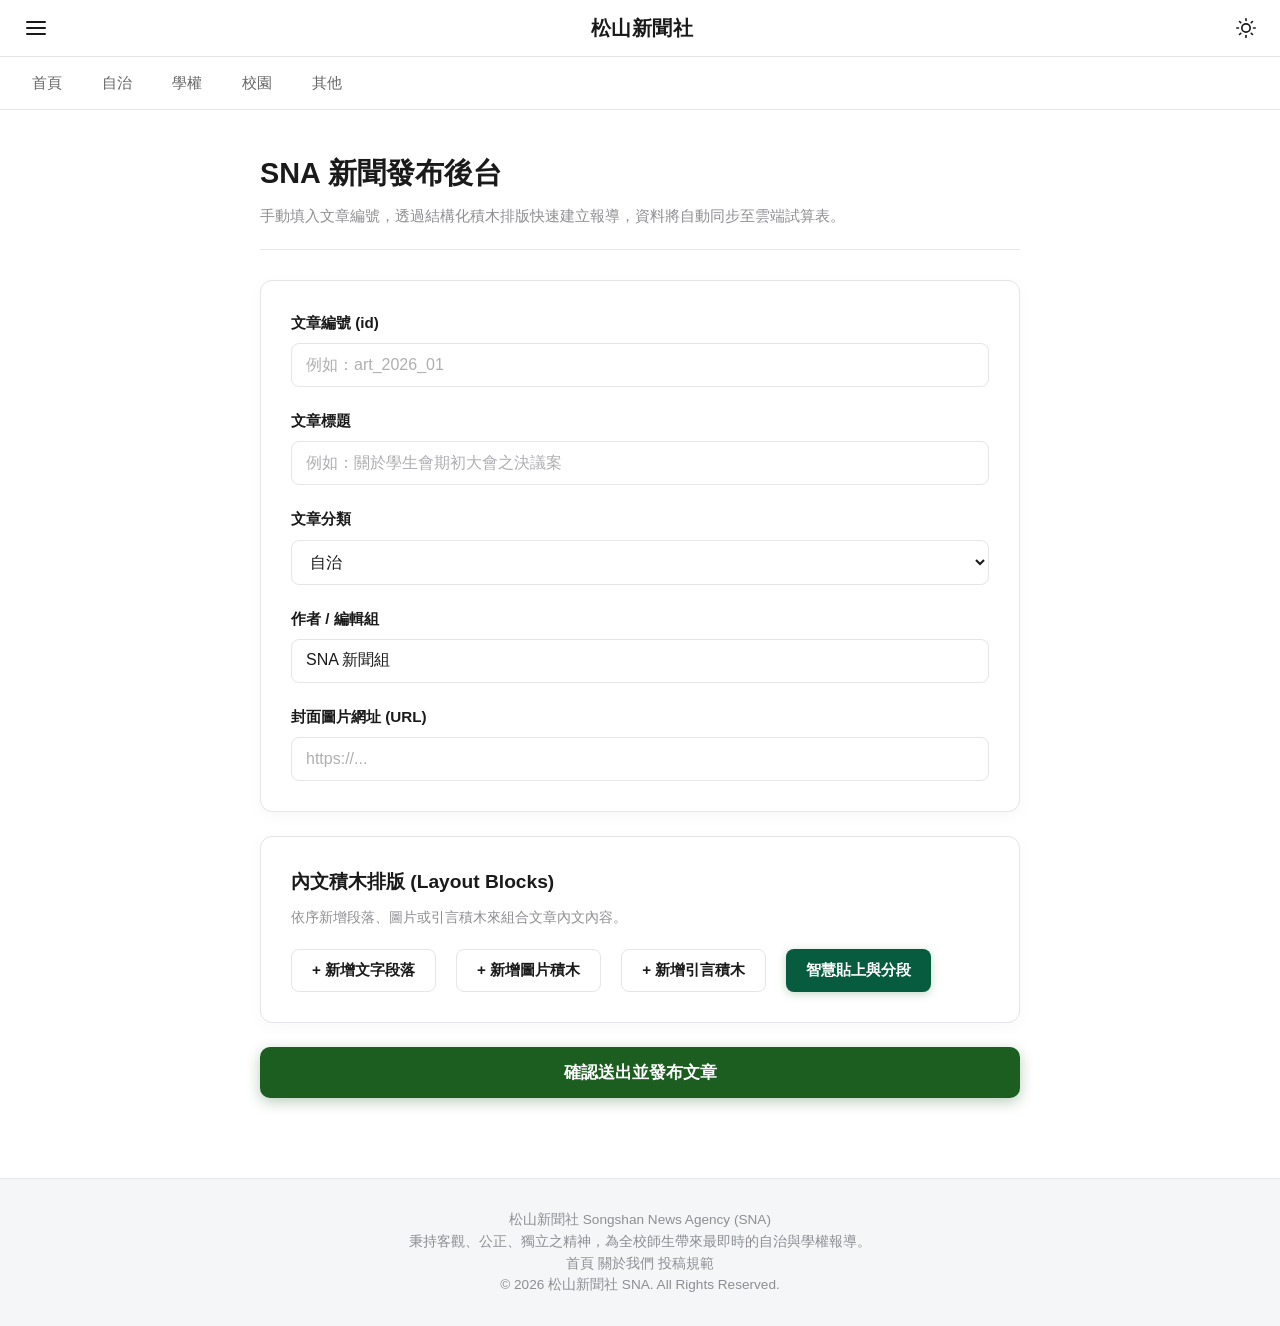
==== admin/index.html @ ec4c2e47 "Add files via upload" ====
<!DOCTYPE html>
<html lang="zh-TW" data-theme="light">

<head>
  <meta charset="UTF-8">

  <!-- 搶先在畫面渲染前讀取 localStorage 並套用主題，徹底消除白光閃爍 -->
  <script>
    (function () {
      const savedTheme = localStorage.getItem("theme");
      const systemDark = window.matchMedia("(prefers-color-scheme: dark)").matches;
      const theme = savedTheme || (systemDark ? "dark" : "light");
      document.documentElement.setAttribute("data-theme", theme);
    })();
  </script>

  <meta name="viewport" content="width=device-width, initial-scale=1.0">
  <title>新聞發布後台 - 松山新聞社 SNA</title>
  <link rel="stylesheet" href="../css/style.css">
  <link rel="stylesheet" href="../css/article.css">
  <link rel="stylesheet" href="../css/admin.css">
</head>

<body>

  <!-- 頁首容器 -->
  <!-- 頁首容器：由 ../js/header.js 動態渲染 -->
  <header id="site-header-container" class="site-header"></header>

  <main class="container admin-container">
    <div class="admin-header-box">
      <h1 class="admin-title">SNA 新聞發布後台</h1>
      <p class="admin-desc">手動填入文章編號，透過結構化積木排版快速建立報導，資料將自動同步至雲端試算表。</p>
    </div>

    <form id="article-form">
      <div class="admin-card">
        <div class="form-group">
          <label for="article_id">文章編號 (id)</label>
          <input type="text" id="article_id" class="form-control" required placeholder="例如：art_2026_01">
        </div>

        <div class="form-group">
          <label for="title">文章標題</label>
          <input type="text" id="title" class="form-control" required placeholder="例如：關於學生會期初大會之決議案">
        </div>

        <!-- 隱藏的 short_id 欄位 -->
        <input type="hidden" id="short_id_hidden" value="">

        <div class="form-group">
          <label for="category">文章分類</label>
          <select id="category" class="form-control">
            <option value="自治">自治</option>
            <option value="學權">學權</option>
            <option value="校園">校園</option>
            <option value="其他">其他</option>
          </select>
        </div>

        <div class="form-group">
          <label for="author">作者 / 編輯組</label>
          <input type="text" id="author" class="form-control" value="SNA 新聞組">
        </div>

        <div class="form-group" style="margin-bottom: 0;">
          <label for="cover_image">封面圖片網址 (URL)</label>
          <input type="url" id="cover_image" class="form-control" placeholder="https://...">
        </div>
      </div>

      <div class="admin-card">
        <h3 style="margin-bottom: 8px; font-size: 1.2rem; color: var(--text-main);">內文積木排版 (Layout Blocks)</h3>
        <p style="color: var(--text-muted); font-size: 0.9rem; margin-bottom: 20px;">依序新增段落、圖片或引言積木來組合文章內文內容。</p>

        <div id="blocks-container"></div>

        <div style="margin-top: 20px; display: flex; flex-wrap: wrap; gap: 10px;">
          <button type="button" class="btn btn-secondary" onclick="addBlock('text')">+ 新增文字段落</button>
          <button type="button" class="btn btn-secondary" onclick="addBlock('image')">+ 新增圖片積木</button>
          <button type="button" class="btn btn-secondary" onclick="addBlock('quote')">+ 新增引言積木</button>
          <button type="button" class="btn btn-primary" style="background-color: #075c40 !important;"
            onclick="openSmartSplitModal()">智慧貼上與分段</button>
        </div>
      </div>

      <button type="submit" class="btn btn-primary submit-btn-override">確認送出並發布文章</button>
    </form>
  </main>

  <!-- 自訂置中彈窗容器 -->
  <div class="modal-overlay" id="custom-modal">
    <div class="modal-box">
      <div class="modal-title" id="modal-title">提示訊息</div>
      <div class="modal-desc" id="modal-desc">內容說明</div>
      <div class="modal-actions" id="modal-actions"></div>
    </div>
  </div>

  <!-- 載入共用導覽列模組 -->
  <script src="../components/header.js"></script>

  <!-- 頁尾容器 -->
  <footer id="site-footer-container" class="site-footer"></footer>

  <script src="../js/admin.js"></script>
</body>

</html>
---- css/style.css ----
/* ==========================================================================
   1. 深淺色模式變數 (Theme Variables)
   ========================================================================== */
:root {
  --bg-primary: #ffffff;
  --bg-secondary: #f4f6f8;
  --bg-card: #ffffff;
  --text-primary: #1a1a1a;
  --text-secondary: #666666;
  --text-muted: #8e8e93;
  --border-color: #e5e5ea;
  --accent-color: #075c40;
  --accent-hover: #054530;
  --shadow-sm: 0 2px 8px rgba(0, 0, 0, 0.05);
  --shadow-md: 0 4px 12px rgba(0, 0, 0, 0.08);
}

[data-theme="dark"] {
  --bg-primary: #121212;
  --bg-secondary: #1e1e1e;
  --bg-card: #252525;
  --text-primary: #f0f0f0;
  --text-secondary: #b0b0b0;
  --text-muted: #777777;
  --border-color: #333333;
  --accent-color: #128a62;
  --accent-hover: #1ab07d;
  --shadow-sm: 0 2px 8px rgba(0, 0, 0, 0.3);
  --shadow-md: 0 4px 12px rgba(0, 0, 0, 0.5);
}

* {
  box-sizing: border-box;
  margin: 0;
  padding: 0;
}

body {
  font-family: -apple-system, BlinkMacSystemFont, "Segoe UI", Roboto, "Helvetica Neue", Arial, "Noto Sans TC", sans-serif;
  background-color: var(--bg-primary);
  color: var(--text-primary);
  line-height: 1.6;
  transition: background-color 0.3s ease, color 0.3s ease;
}

a {
  color: inherit;
  text-decoration: none;
}

.container {
  width: 100%;
  max-width: 900px;
  margin: 0 auto;
  padding: 0 16px;
}

/* ==========================================================================
   3. 頁首與導覽列 (Header & Category Bar)
   ========================================================================== */
.site-header {
  position: sticky;
  top: 0;
  background-color: var(--bg-primary);
  border-bottom: 1px solid var(--border-color);
  z-index: 100;
  transition: background-color 0.3s ease;
}

.top-bar {
  display: flex;
  align-items: center;
  justify-content: space-between;
  height: 56px;
  padding: 0 16px;
}

.menu-btn {
  background: none;
  border: none;
  cursor: pointer;
  padding: 8px;
  color: var(--text-primary);
  display: flex;
  align-items: center;
  justify-content: center;
}

.menu-btn svg {
  width: 24px;
  height: 24px;
  stroke: currentColor;
}

.site-logo {
  font-size: 1.25rem;
  font-weight: 700;
  letter-spacing: 0.5px;
}

.header-actions {
  display: flex;
  align-items: center;
}

.theme-toggle-btn {
  background: none;
  border: none;
  color: var(--text-primary);
  cursor: pointer;
  padding: 8px;
  display: flex;
  align-items: center;
  justify-content: center;
}

.category-nav {
  display: flex;
  overflow-x: auto;
  white-space: nowrap;
  padding: 8px 16px;
  border-top: 1px solid var(--border-color);
  scrollbar-width: none;
}

.category-nav::-webkit-scrollbar {
  display: none;
}

.category-tab {
  padding: 6px 16px;
  margin-right: 8px;
  font-size: 0.95rem;
  font-weight: 500;
  color: var(--text-secondary);
  border-radius: 20px;
  transition: all 0.2s ease;
}

.category-tab.active,
.category-tab:hover {
  color: #ffffff;
  background-color: var(--accent-color);
}

/* ==========================================================================
   4. 區塊通用樣式 (Section Layout)
   ========================================================================== */
.section-block {
  margin: 32px 0;
}

.section-title {
  font-size: 1.2rem;
  font-weight: 700;
  margin-bottom: 16px;
  display: flex;
  align-items: center;
  border-left: 4px solid var(--accent-color);
  padding-left: 8px;
}

/* ==========================================================================
   5. 本週焦點新聞 (Featured Hero Section)
   ========================================================================== */
.featured-card {
  position: relative;
  border-radius: 12px;
  overflow: hidden;
  background-color: var(--bg-card);
  border: 1px solid var(--border-color);
  box-shadow: var(--shadow-sm);
  transition: transform 0.2s ease, box-shadow 0.2s ease;
}

.featured-card:hover {
  box-shadow: var(--shadow-md);
}

.featured-img-wrapper {
  width: 100%;
  aspect-ratio: 16 / 9;
  background-color: var(--bg-secondary);
  overflow: hidden;
}

.featured-img-wrapper img {
  width: 100%;
  height: 100%;
  object-fit: cover;
  transition: transform 0.3s ease;
}

.featured-card:hover .featured-img-wrapper img {
  transform: scale(1.02);
}

.featured-content {
  padding: 20px;
}

.featured-tag {
  display: inline-block;
  font-size: 0.75rem;
  font-weight: 600;
  color: #ffffff;
  background-color: var(--accent-color);
  padding: 3px 10px;
  border-radius: 4px;
  margin-bottom: 10px;
}

.featured-title {
  font-size: 1.35rem;
  font-weight: 700;
  line-height: 1.4;
  margin-bottom: 10px;
  color: var(--text-primary);
}

.featured-meta {
  font-size: 0.85rem;
  color: var(--text-muted);
}

/* ==========================================================================
   6. 文章卡片與清單 (所有報導頁面專用 - 單列大卡片版型)
   ========================================================================== */
.news-grid {
  display: grid;
  grid-template-columns: 1fr;
  gap: 20px;
}

.news-card {
  position: relative;
  display: flex;
  gap: 18px;
  background-color: var(--bg-card);
  border: 1px solid var(--border-color);
  border-radius: 12px;
  padding: 16px;
  box-shadow: var(--shadow-sm);
  cursor: pointer;
  user-select: none;
  transition: border-color 0.2s ease, box-shadow 0.2s ease, transform 0.2s ease;
}

.news-card:hover {
  border-color: var(--accent-color);
  box-shadow: var(--shadow-md);
  transform: translateY(-2px);
}

.news-card-img {
  width: 110px;
  height: 115px;
  border-radius: 8px;
  object-fit: cover;
  background-color: var(--bg-secondary);
  flex-shrink: 0;
}

.news-card-body {
  display: flex;
  flex-direction: column;
  justify-content: space-between;
  flex: 1;
}

.news-card-title {
  font-size: 1.05rem;
  font-weight: 600;
  line-height: 1.45;
  color: var(--text-primary);
}

.news-card-title a::after {
  content: "";
  position: absolute;
  top: 0;
  left: 0;
  right: 0;
  bottom: 0;
  z-index: 1;
}

.news-card-meta {
  font-size: 0.8rem;
  color: var(--text-muted);
  position: relative;
  z-index: 2;
  pointer-events: none;
}

/* 讓「所有新聞報導」頁面中的卡片上下保持完美的空隙 */
.single-news-list .news-card {
  margin-bottom: 16px; /* 這裡可以自由調整間距大小，例如 16px 或 20px */
}

/* 確保最後一張卡片下方不需要多餘的外距 */
.single-news-list .news-card:last-child {
  margin-bottom: 0;
}

/* 讓首頁維持雙欄網格 */
.home-news-grid {
  display: grid;
  grid-template-columns: 1fr;
  gap: 16px;
}

@media (min-width: 768px) {
  .home-news-grid {
    grid-template-columns: repeat(2, 1fr);
  }
}

/* 讓首頁橫向卡片的右側文字區塊能夠上下撐開，讓標題在上方、資訊在最下方 */
.home-news-grid .news-card-body {
  display: flex !important;
  flex-direction: column !important;
  justify-content: space-between !important;
  height: 100% !important;
}

/* 確保標題與下方資訊之間有漂亮的分配 */
.home-news-grid .news-card-title {
  font-size: 0.95rem !important;
  font-weight: 600 !important;
  line-height: 1.4 !important;
  margin-bottom: 4px !important;
}

.home-news-grid .news-card-meta {
  font-size: 0.75rem !important;
  color: var(--text-muted) !important;
  margin-top: auto !important;
}

/* 將首頁卡片的圖片尺寸縮小，讓卡片更緊湊、不空曠 */
.home-news-grid .news-card-img {
  width: 100px !important;
  height: 75px !important;
  border-radius: 6px !important;
  object-fit: cover !important;
  flex-shrink: 0 !important;
}

/* 確保卡片整體的內距與高度也跟著精簡 */
.home-news-grid .news-card {
  padding: 10px 12px !important;
  gap: 12px !important;
  align-items: center !important;
}

/* ==========================================================================
   6-1. 首頁專用網格 (雙列排版)
   ========================================================================== */
.home-news-grid {
  display: grid;
  grid-template-columns: 1fr;
  gap: 16px;
}

@media (min-width: 768px) {
  .home-news-grid {
    grid-template-columns: repeat(2, 1fr);
  }
}

.announcement-list {
  background-color: var(--bg-card);
  border: 1px solid var(--border-color);
  border-radius: 10px;
  padding: 8px 16px;
  box-shadow: var(--shadow-sm);
}

.announcement-item {
  padding: 12px 0;
  border-bottom: 1px solid var(--border-color);
  display: flex;
  flex-direction: column;
}

.announcement-item:last-child {
  border-bottom: none;
}

.announcement-date {
  font-size: 0.75rem;
  color: var(--accent-color);
  font-weight: 600;
  margin-bottom: 2px;
}

.announcement-title {
  font-size: 0.95rem;
  font-weight: 500;
  color: var(--text-primary);
}

/* ==========================================================================
   7. 頁尾 (Footer)
   ========================================================================== */
.site-footer {
  margin-top: 60px;
  padding: 30px 16px;
  background-color: var(--bg-secondary);
  border-top: 1px solid var(--border-color);
  text-align: center;
  font-size: 0.85rem;
  color: var(--text-muted);
}

/* ==========================================================================
   9. 左側抽屜選單 (Side Drawer & Overlay)
   ========================================================================== */
.drawer-overlay {
  position: fixed;
  top: 0;
  left: 0;
  width: 100vw;
  height: 100vh;
  background-color: rgba(0, 0, 0, 0.5);
  z-index: 200;
  opacity: 0;
  visibility: hidden;
  transition: opacity 0.3s ease, visibility 0.3s ease;
}

.drawer-overlay.active {
  opacity: 1;
  visibility: visible;
}

.side-drawer {
  position: fixed;
  top: 0;
  left: 0;
  width: 280px;
  max-width: 80vw;
  height: 100vh;
  background-color: var(--bg-card);
  border-right: 1px solid var(--border-color);
  z-index: 201;
  transform: translateX(-100%);
  transition: transform 0.3s cubic-bezier(0.4, 0, 0.2, 1);
  display: flex;
  flex-direction: column;
  overflow-y: auto;
}

.side-drawer.active {
  transform: translateX(0);
}

.drawer-header {
  display: flex;
  align-items: center;
  justify-content: space-between;
  padding: 16px;
  border-bottom: 1px solid var(--border-color);
  background-color: var(--bg-card);
  flex-shrink: 0;
}

.drawer-title {
  font-size: 1.1rem;
  font-weight: 700;
  color: var(--accent-color);
}

.drawer-close-btn {
  background: none;
  border: none;
  color: var(--text-primary);
  cursor: pointer;
  padding: 4px;
}

.drawer-nav {
  flex: 1;
  overflow-y: auto;
  padding: 16px 0;
}

.drawer-menu {
  list-style: none;
  margin: 0;
  padding: 0;
}

.drawer-item {
  margin-bottom: 4px;
}

.drawer-link {
  display: block;
  padding: 10px 24px;
  font-size: 0.95rem;
  font-weight: 500;
  color: var(--text-primary);
  transition: background-color 0.2s ease, color 0.2s ease;
}

.drawer-link:hover,
.drawer-link.active {
  background-color: var(--bg-secondary);
  color: var(--accent-color);
  font-weight: 600;
}

.drawer-divider {
  height: 1px;
  background-color: var(--border-color);
  margin: 12px 0;
}

.drawer-section-label {
  padding: 8px 24px 4px;
  font-size: 0.75rem;
  font-weight: 700;
  color: var(--text-muted);
  text-transform: uppercase;
  letter-spacing: 0.5px;
}

.drawer-footer {
  padding: 16px 24px;
  border-top: 1px solid var(--border-color);
  font-size: 0.8rem;
  color: var(--text-muted);
  flex-shrink: 0;
}

/* ==========================================================================
   頂部動態讀取進度條（已依要求向下位移 3px）
   ========================================================================== */
.top-loading-bar-container {
  position: absolute;
  bottom: -3px;
  left: 0;
  width: 100%;
  height: 5px;
  background-color: transparent;
  overflow: hidden;
  z-index: 101;
}

.top-loading-bar {
  width: 0%;
  height: 100%;
  background-color: var(--accent-color);
  box-shadow: 0 0 10px var(--accent-color);
  transition: width 0.3s ease, opacity 0.3s ease;
  opacity: 0;
}

.top-loading-bar.loading {
  opacity: 1;
}

@keyframes loading-pulse {
  0% { opacity: 0.7; }
  50% { opacity: 1; }
  100% { opacity: 0.7; }
}

.top-loading-bar.loading-pulse {
  animation: loading-pulse 1.2s infinite ease-in-out;
}

/* ==========================================
   所有新聞列表頁：手機與電腦版排版適配
   ========================================== */

/* 1. 手機版預設：隱藏預覽內文，圖片維持輕巧比例 */
.news-card-desc {
  display: none; 
}

.news-card-img {
  width: 110px;
  height: 90px;
  object-fit: cover;
  border-radius: 8px;
  flex-shrink: 0;
}

/* 2. 電腦版 (螢幕寬度 768px 以上)：顯示灰色預覽內文、恢復圖片原始較寬比例 */
@media (min-width: 768px) {
  .news-card-desc {
    display: -webkit-box;
    -webkit-line-clamp: 2; /* 最多顯示 2 行，保持卡片高度一致 */
    -webkit-box-orient: vertical;
    overflow: hidden;
    text-overflow: ellipsis;
    font-size: 0.85rem;
    color: var(--text-secondary); /* 確保顏色是灰色而非白色 */
    line-height: 1.4;
    margin: 4px 0;
  }

  .news-card-img {
    width: 160px; /* 電腦版改回較寬的原始比例 */
    height: 115px;
  }
}
---- css/article.css ----
/* ==========================================================================
   文章內頁排版與積木樣式 (對齊 js/article.js 專屬版)
   ========================================================================== */
.article-container {
  max-width: 760px; /* 舒適的閱讀寬度 */
  margin: 48px auto 80px auto;
  padding: 0 20px;
}

.article-header {
  margin-bottom: 36px;
  border-bottom: 1px solid var(--border-color);
  padding-bottom: 24px;
}

.article-category-tag {
  display: inline-block;
  font-size: 0.85rem;
  font-weight: 600;
  color: #ffffff;
  background-color: var(--primary-color, #107c41);
  padding: 4px 12px;
  border-radius: 6px;
  margin-bottom: 14px;
  box-shadow: 0 2px 6px rgba(0, 0, 0, 0.08);
}

.article-title {
  font-size: 2.2rem;
  font-weight: 700;
  line-height: 1.35;
  color: var(--text-main);
  margin-bottom: 14px;
}

.article-meta {
  font-size: 0.9rem;
  color: var(--text-muted);
  display: flex;
  gap: 16px;
  align-items: center;
}

/* 核心積木渲染區塊容器 */
.article-content-blocks {
  display: flex;
  flex-direction: column;
  gap: 28px; /* 增加區塊間距，提升閱讀呼吸感 */
}

/* 1. 文字積木 (.article-paragraph) */
.article-paragraph {
  font-size: 1.05rem;
  line-height: 1.9;
  color: var(--text-main);
  white-space: pre-wrap;
}

/* 2. 圖片積木 (.article-figure) */
.article-figure {
  margin: 20px 0;
  text-align: center;
}

.article-figure img {
  width: 100%;                                         /* 寬度強制填滿容器 */
  height: auto;                                        /* 高度依原始比例自動長高，絕不裁切、不設限高 */
  border-radius: 12px;                                 /* 保留：精緻圓角 */
  background-color: var(--bg-card);                    /* 保留：底色 */
  border: 1px solid var(--border-color);               /* 保留：邊框 */
  box-shadow: 0 6px 20px rgba(0, 0, 0, 0.06);        /* 保留：柔和陰影 */
}

.article-figure figcaption {
  font-size: 0.9rem;
  color: var(--text-muted);
  margin-top: 10px;
  text-align: center;
}

/* 3. 引言積木 (.article-quote) */
.article-quote {
  border-left: 5px solid var(--primary-color, #107c41);
  background-color: var(--bg-card);
  padding: 22px 26px;
  margin: 20px 0;
  font-size: 1.05rem;
  font-style: italic;
  color: var(--text-main);
  border-radius: 0 12px 12px 0;
  box-shadow: 0 2px 12px rgba(0, 0, 0, 0.03);
  border-top: 1px solid var(--border-color);
  border-right: 1px solid var(--border-color);
  border-bottom: 1px solid var(--border-color);
}

.article-quote p {
  margin-bottom: 8px;
  line-height: 1.6;
}

.article-quote cite {
  display: block;
  font-size: 0.9rem;
  font-style: normal;
  color: var(--text-muted);
  text-align: right;
  font-weight: 500;
}

/* 文章底部標籤與資訊 */
.article-footer-info {
  margin-top: 48px;
  padding-top: 24px;
  border-top: 1px solid var(--border-color);
}

.article-tags {
  display: flex;
  flex-wrap: wrap;
  gap: 10px;
}

.article-tags span {
  font-size: 0.85rem;
  color: var(--primary-color, #107c41);
  background-color: var(--bg-card);
  border: 1px solid var(--border-color);
  padding: 6px 14px;
  border-radius: 20px;
  font-weight: 500;
  transition: all 0.2s ease;
}

.article-tags span:hover {
  border-color: var(--primary-color, #107c41);
  background-color: var(--bg-main);
}
---- css/admin.css ----
/* ==========================================
   SNA 新聞發布後台專屬樣式表 (admin.css)
   ========================================== */

.admin-container {
  max-width: 800px;
  margin: 40px auto 80px auto;
  padding: 0 20px;
}

.admin-header-box {
  margin-bottom: 30px;
  border-bottom: 1px solid var(--border-color);
  padding-bottom: 20px;
}

.admin-title {
  font-size: 1.8rem;
  font-weight: 700;
  color: var(--text-main);
  margin-bottom: 8px;
}

.admin-desc {
  font-size: 0.95rem;
  color: var(--text-muted);
}

.admin-card {
  background: var(--bg-card);
  border: 1px solid var(--border-color);
  border-radius: 12px;
  padding: 30px;
  box-shadow: 0 4px 16px rgba(0, 0, 0, 0.03);
  margin-bottom: 24px;
}

.form-group {
  margin-bottom: 22px;
}

.form-group label {
  display: block;
  margin-bottom: 8px;
  font-weight: 600;
  font-size: 0.95rem;
  color: var(--text-main);
}

.form-control {
  width: 100%;
  padding: 12px 14px;
  border: 1px solid var(--border-color);
  border-radius: 8px;
  background: var(--bg-main);
  color: var(--text-main);
  font-size: 1rem;
  transition: border-color 0.2s, box-shadow 0.2s;
}

.form-control::placeholder {
  color: var(--text-muted);
  opacity: 0.7;
}

.form-control:focus {
  outline: none;
  border-color: #107c41;
  box-shadow: 0 0 0 3px rgba(16, 124, 65, 0.2);
}

/* 讓文字輸入框自動撐開高度，並關閉右下角手動調整大小的功能 */
textarea.form-control {
  resize: none; /* 關閉右下角的手動拉伸圖示 */
  overflow-y: hidden; /* 隱藏預設滾動條，靠 JS 自動撐開 */
  min-height: 90px;
  line-height: 1.5;
}

/* 解決下拉選單在暗色模式下反白看不清楚的問題 */
select.form-control {
  background-color: var(--bg-main) !important;
  color: var(--text-main) !important;
}

select.form-control option {
  background-color: var(--bg-card) !important;
  color: var(--text-main) !important;
  padding: 10px;
}

.block-item {
  background: var(--bg-card);
  border: 1px solid var(--border-color);
  padding: 20px;
  border-radius: 10px;
  margin-bottom: 16px;
  position: relative;
}

.block-header {
  display: flex;
  justify-content: space-between;
  align-items: center;
  margin-bottom: 12px;
  font-weight: 600;
  color: var(--text-main);
}

.btn {
  padding: 10px 20px;
  border: none;
  border-radius: 8px;
  cursor: pointer;
  font-weight: 600;
  font-size: 0.95rem;
  transition: background 0.2s, opacity 0.2s, transform 0.1s;
}

.btn:hover { opacity: 0.95; }
.btn:active { transform: scale(0.98); }

/* 主發布按鈕高質感優化 */
.btn-primary.submit-btn-override { 
  background-color: #1b5e20 !important; /* 使用沉穩專業的深綠色 */
  color: #ffffff !important; 
  width: 100% !important; 
  padding: 14px !important; 
  font-size: 1.05rem !important; 
  border-radius: 10px !important;
  box-shadow: 0 4px 14px rgba(27, 94, 32, 0.3) !important;
  display: block !important;
  text-align: center !important;
}

.btn-primary.submit-btn-override:hover {
  background-color: #144e19 !important;
}

.btn-secondary { 
  background: var(--bg-main); 
  border: 1px solid var(--border-color); 
  color: var(--text-main); 
  margin-right: 10px; 
}

.btn-secondary:hover { background: var(--border-color); }

.btn-danger { 
  background: #fee2e2; 
  color: #dc2626; 
  padding: 6px 12px; 
  font-size: 0.85rem; 
  border-radius: 6px; 
}

.btn-danger:hover { background: #fecaca; }

[data-theme="dark"] .btn-danger {
  background: rgba(239, 68, 68, 0.2);
  color: #f87171;
}

[data-theme="dark"] .btn-danger:hover {
  background: rgba(239, 68, 68, 0.3);
}

/* 自訂置中彈窗樣式優化 */
.modal-overlay {
  position: fixed; top: 0; left: 0; width: 100%; height: 100%;
  background: rgba(0, 0, 0, 0.6); display: flex; align-items: center; justify-content: center;
  z-index: 1000; opacity: 0; pointer-events: none; transition: opacity 0.2s ease;
  backdrop-filter: blur(4px);
}

.modal-overlay.active { opacity: 1; pointer-events: auto; }

.modal-box {
  background: var(--bg-card); border: 1px solid var(--border-color); padding: 32px;
  border-radius: 16px; width: 90%; max-width: 420px; text-align: center;
  box-shadow: 0 10px 30px rgba(0,0,0,0.25);
}

.modal-title { font-size: 1.35rem; font-weight: 700; margin-bottom: 12px; color: var(--text-main); }
.modal-desc { font-size: 0.95rem; color: var(--text-muted); margin-bottom: 28px; line-height: 1.6; }
.modal-actions { display: flex; justify-content: center; gap: 12px; }
.modal-actions .btn { min-width: 110px; }

/* 彈窗內的確認按鈕強制樣式，解決太淡看不見的問題 */
.modal-actions .btn-primary {
  background-color: #1b5e20 !important;
  color: #ffffff !important;
  border: none !important;
  box-shadow: 0 2px 8px rgba(27, 94, 32, 0.25) !important;
}

/* ==========================================
   積木拖曳與智慧分段專屬樣式
   ========================================== */
.block-item {
  cursor: default;
  transition: border-color 0.2s, box-shadow 0.2s;
}

.block-item.dragging {
  opacity: 0.4;
  border: 2px dashed var(--accent-color);
}

/* 拖曳握把按鈕樣式 */
.block-drag-handle {
  cursor: grab;
  background: none;
  border: none;
  color: var(--text-muted);
  font-weight: bold;
  font-size: 1.1rem;
  padding: 0 6px;
  margin-right: 4px;
}

.block-drag-handle:active {
  cursor: grabbing;
}

/* 讓「智慧貼上與分段」按鈕改為高質感的深綠色 */
button[onclick="openSmartSplitModal()"] {
  background-color: #1b5e20 !important;
  color: #ffffff !important;
  border: none !important;
  box-shadow: 0 2px 8px rgba(27, 94, 32, 0.25) !important;
  transition: background-color 0.2s ease, transform 0.1s ease !important;
}

button[onclick="openSmartSplitModal()"]:hover {
  background-color: #144e19 !important;
}

/* ==========================================
   智慧分段彈窗細節優化
   ========================================== */

/* 1. 修正彈窗說明文字改為左對齊，並確保行高舒適 */
.modal-box .modal-desc {
  text-align: left !important;
  line-height: 1.6 !important;
}

/* 2. 智慧分段的文字輸入框：亮灰色/白色文字、深色背景、防止背景滾輪穿透 */
#smart-paste-text {
  color: var(--text-primary, #f0f0f0) !important;
  background-color: var(--bg-main, #1e1e1e) !important;
  border: 1px solid var(--border-color, #333333) !important;
  font-size: 0.95rem !important;
  padding: 12px !important;
  border-radius: 8px !important;
  margin-top: 12px !important;
}

#smart-paste-text::placeholder {
  color: var(--text-muted, #8e8e93) !important;
  opacity: 0.7;
}

/* 3. 防止彈窗開啟時滑鼠滾輪穿透到底層頁面 */
.modal-overlay.active {
  overscroll-behavior: contain;
}

.modal-box {
  max-height: 85vh;
  overflow-y: auto;
  overscroll-behavior: contain;
}

/* 讓智慧分段的文字輸入框可以自由流暢地滾動，且不影響背景 */
#smart-paste-text {
  color: var(--text-primary, #f0f0f0) !important;
  background-color: var(--bg-main, #1e1e1e) !important;
  border: 1px solid var(--border-color, #333333) !important;
  font-size: 0.95rem !important;
  padding: 12px !important;
  border-radius: 8px !important;
  margin-top: 12px !important;
  max-height: 250px !important; /* 限制最大高度，超過即可滾動 */
  overflow-y: auto !important;
  overscroll-behavior: contain !important; /* 關鍵：防止滾動事件穿透到背景 */
}

#smart-paste-text::placeholder {
  color: var(--text-muted, #8e8e93) !important;
  opacity: 0.7;
}

/* ==========================================
   自訂精美現代捲軸樣式 (適用智慧分段輸入框)
   ========================================== */
#smart-paste-text::-webkit-scrollbar {
  width: 8px;
}

#smart-paste-text::-webkit-scrollbar-track {
  background: var(--bg-card, #252525);
  border-radius: 4px;
}

#smart-paste-text::-webkit-scrollbar-thumb {
  background: var(--border-color, #444444);
  border-radius: 4px;
}

#smart-paste-text::-webkit-scrollbar-thumb:hover {
  background: var(--text-muted, #777777);
}

/* 隱藏或美化智慧分段輸入框右下角的調整大小控制點 */
#smart-paste-text::-webkit-resizer {
  background-color: transparent;
}

/* ==========================================
   智慧分段輸入框（完美支援深淺色模式自動適應）
   ========================================== */
#smart-paste-text {
  color: var(--text-main) !important;
  background-color: var(--bg-main) !important;
  border: 1px solid var(--border-color) !important;
  font-size: 0.95rem !important;
  padding: 12px !important;
  border-radius: 8px !important;
  margin-top: 12px !important;
  max-height: 250px !important;
  overflow-y: auto !important;
  overscroll-behavior: contain !important;
  resize: none !important;
}

#smart-paste-text::placeholder {
  color: var(--text-muted) !important;
  opacity: 0.7;
}

/* 捲軸樣式同步支援 CSS 變數 */
#smart-paste-text::-webkit-scrollbar {
  width: 8px;
}

#smart-paste-text::-webkit-scrollbar-track {
  background: var(--bg-card);
  border-radius: 4px;
}

#smart-paste-text::-webkit-scrollbar-thumb {
  background: var(--border-color);
  border-radius: 4px;
}

#smart-paste-text::-webkit-scrollbar-thumb:hover {
  background: var(--text-muted);
}
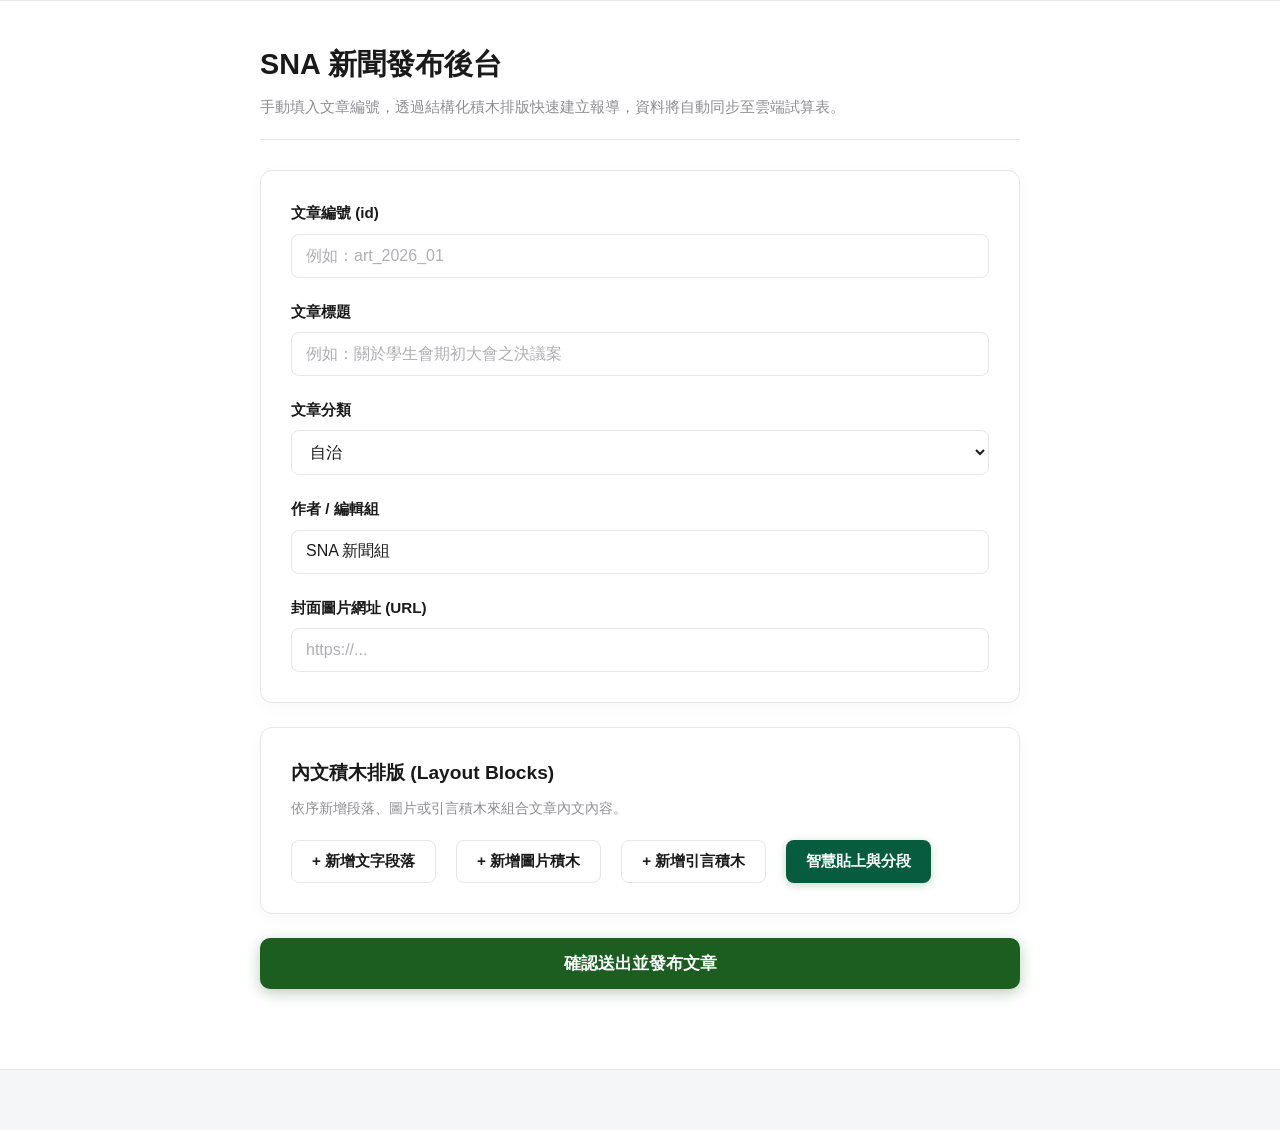
==== commit 14e66ea6: "Update index.html" ====
--- a/admin/index.html
+++ b/admin/index.html
@@ -18,7 +18,7 @@
   <title>新聞發布後台 - 松山新聞社 SNA</title>
   <link rel="stylesheet" href="../css/style.css">
   <link rel="stylesheet" href="../css/article.css">
-  <link rel="stylesheet" href="../css/admin.css">
+  <link rel="stylesheet" href="../css/administration.css">
 </head>
 
 <body>
@@ -103,7 +103,7 @@
   <!-- 頁尾容器 -->
   <footer id="site-footer-container" class="site-footer"></footer>
 
-  <script src="../js/admin.js"></script>
+  <script src="admin/admin.js"></script>
 </body>
 
-</html>+</html>
--- a/css/administration.css
+++ b/css/administration.css
@@ -0,0 +1,360 @@
+/* ==========================================
+   SNA 新聞發布後台專屬樣式表 (admin.css)
+   ========================================== */
+
+.admin-container {
+  max-width: 800px;
+  margin: 40px auto 80px auto;
+  padding: 0 20px;
+}
+
+.admin-header-box {
+  margin-bottom: 30px;
+  border-bottom: 1px solid var(--border-color);
+  padding-bottom: 20px;
+}
+
+.admin-title {
+  font-size: 1.8rem;
+  font-weight: 700;
+  color: var(--text-main);
+  margin-bottom: 8px;
+}
+
+.admin-desc {
+  font-size: 0.95rem;
+  color: var(--text-muted);
+}
+
+.admin-card {
+  background: var(--bg-card);
+  border: 1px solid var(--border-color);
+  border-radius: 12px;
+  padding: 30px;
+  box-shadow: 0 4px 16px rgba(0, 0, 0, 0.03);
+  margin-bottom: 24px;
+}
+
+.form-group {
+  margin-bottom: 22px;
+}
+
+.form-group label {
+  display: block;
+  margin-bottom: 8px;
+  font-weight: 600;
+  font-size: 0.95rem;
+  color: var(--text-main);
+}
+
+.form-control {
+  width: 100%;
+  padding: 12px 14px;
+  border: 1px solid var(--border-color);
+  border-radius: 8px;
+  background: var(--bg-main);
+  color: var(--text-main);
+  font-size: 1rem;
+  transition: border-color 0.2s, box-shadow 0.2s;
+}
+
+.form-control::placeholder {
+  color: var(--text-muted);
+  opacity: 0.7;
+}
+
+.form-control:focus {
+  outline: none;
+  border-color: #107c41;
+  box-shadow: 0 0 0 3px rgba(16, 124, 65, 0.2);
+}
+
+/* 讓文字輸入框自動撐開高度，並關閉右下角手動調整大小的功能 */
+textarea.form-control {
+  resize: none; /* 關閉右下角的手動拉伸圖示 */
+  overflow-y: hidden; /* 隱藏預設滾動條，靠 JS 自動撐開 */
+  min-height: 90px;
+  line-height: 1.5;
+}
+
+/* 解決下拉選單在暗色模式下反白看不清楚的問題 */
+select.form-control {
+  background-color: var(--bg-main) !important;
+  color: var(--text-main) !important;
+}
+
+select.form-control option {
+  background-color: var(--bg-card) !important;
+  color: var(--text-main) !important;
+  padding: 10px;
+}
+
+.block-item {
+  background: var(--bg-card);
+  border: 1px solid var(--border-color);
+  padding: 20px;
+  border-radius: 10px;
+  margin-bottom: 16px;
+  position: relative;
+}
+
+.block-header {
+  display: flex;
+  justify-content: space-between;
+  align-items: center;
+  margin-bottom: 12px;
+  font-weight: 600;
+  color: var(--text-main);
+}
+
+.btn {
+  padding: 10px 20px;
+  border: none;
+  border-radius: 8px;
+  cursor: pointer;
+  font-weight: 600;
+  font-size: 0.95rem;
+  transition: background 0.2s, opacity 0.2s, transform 0.1s;
+}
+
+.btn:hover { opacity: 0.95; }
+.btn:active { transform: scale(0.98); }
+
+/* 主發布按鈕高質感優化 */
+.btn-primary.submit-btn-override { 
+  background-color: #1b5e20 !important; /* 使用沉穩專業的深綠色 */
+  color: #ffffff !important; 
+  width: 100% !important; 
+  padding: 14px !important; 
+  font-size: 1.05rem !important; 
+  border-radius: 10px !important;
+  box-shadow: 0 4px 14px rgba(27, 94, 32, 0.3) !important;
+  display: block !important;
+  text-align: center !important;
+}
+
+.btn-primary.submit-btn-override:hover {
+  background-color: #144e19 !important;
+}
+
+.btn-secondary { 
+  background: var(--bg-main); 
+  border: 1px solid var(--border-color); 
+  color: var(--text-main); 
+  margin-right: 10px; 
+}
+
+.btn-secondary:hover { background: var(--border-color); }
+
+.btn-danger { 
+  background: #fee2e2; 
+  color: #dc2626; 
+  padding: 6px 12px; 
+  font-size: 0.85rem; 
+  border-radius: 6px; 
+}
+
+.btn-danger:hover { background: #fecaca; }
+
+[data-theme="dark"] .btn-danger {
+  background: rgba(239, 68, 68, 0.2);
+  color: #f87171;
+}
+
+[data-theme="dark"] .btn-danger:hover {
+  background: rgba(239, 68, 68, 0.3);
+}
+
+/* 自訂置中彈窗樣式優化 */
+.modal-overlay {
+  position: fixed; top: 0; left: 0; width: 100%; height: 100%;
+  background: rgba(0, 0, 0, 0.6); display: flex; align-items: center; justify-content: center;
+  z-index: 1000; opacity: 0; pointer-events: none; transition: opacity 0.2s ease;
+  backdrop-filter: blur(4px);
+}
+
+.modal-overlay.active { opacity: 1; pointer-events: auto; }
+
+.modal-box {
+  background: var(--bg-card); border: 1px solid var(--border-color); padding: 32px;
+  border-radius: 16px; width: 90%; max-width: 420px; text-align: center;
+  box-shadow: 0 10px 30px rgba(0,0,0,0.25);
+}
+
+.modal-title { font-size: 1.35rem; font-weight: 700; margin-bottom: 12px; color: var(--text-main); }
+.modal-desc { font-size: 0.95rem; color: var(--text-muted); margin-bottom: 28px; line-height: 1.6; }
+.modal-actions { display: flex; justify-content: center; gap: 12px; }
+.modal-actions .btn { min-width: 110px; }
+
+/* 彈窗內的確認按鈕強制樣式，解決太淡看不見的問題 */
+.modal-actions .btn-primary {
+  background-color: #1b5e20 !important;
+  color: #ffffff !important;
+  border: none !important;
+  box-shadow: 0 2px 8px rgba(27, 94, 32, 0.25) !important;
+}
+
+/* ==========================================
+   積木拖曳與智慧分段專屬樣式
+   ========================================== */
+.block-item {
+  cursor: default;
+  transition: border-color 0.2s, box-shadow 0.2s;
+}
+
+.block-item.dragging {
+  opacity: 0.4;
+  border: 2px dashed var(--accent-color);
+}
+
+/* 拖曳握把按鈕樣式 */
+.block-drag-handle {
+  cursor: grab;
+  background: none;
+  border: none;
+  color: var(--text-muted);
+  font-weight: bold;
+  font-size: 1.1rem;
+  padding: 0 6px;
+  margin-right: 4px;
+}
+
+.block-drag-handle:active {
+  cursor: grabbing;
+}
+
+/* 讓「智慧貼上與分段」按鈕改為高質感的深綠色 */
+button[onclick="openSmartSplitModal()"] {
+  background-color: #1b5e20 !important;
+  color: #ffffff !important;
+  border: none !important;
+  box-shadow: 0 2px 8px rgba(27, 94, 32, 0.25) !important;
+  transition: background-color 0.2s ease, transform 0.1s ease !important;
+}
+
+button[onclick="openSmartSplitModal()"]:hover {
+  background-color: #144e19 !important;
+}
+
+/* ==========================================
+   智慧分段彈窗細節優化
+   ========================================== */
+
+/* 1. 修正彈窗說明文字改為左對齊，並確保行高舒適 */
+.modal-box .modal-desc {
+  text-align: left !important;
+  line-height: 1.6 !important;
+}
+
+/* 2. 智慧分段的文字輸入框：亮灰色/白色文字、深色背景、防止背景滾輪穿透 */
+#smart-paste-text {
+  color: var(--text-primary, #f0f0f0) !important;
+  background-color: var(--bg-main, #1e1e1e) !important;
+  border: 1px solid var(--border-color, #333333) !important;
+  font-size: 0.95rem !important;
+  padding: 12px !important;
+  border-radius: 8px !important;
+  margin-top: 12px !important;
+}
+
+#smart-paste-text::placeholder {
+  color: var(--text-muted, #8e8e93) !important;
+  opacity: 0.7;
+}
+
+/* 3. 防止彈窗開啟時滑鼠滾輪穿透到底層頁面 */
+.modal-overlay.active {
+  overscroll-behavior: contain;
+}
+
+.modal-box {
+  max-height: 85vh;
+  overflow-y: auto;
+  overscroll-behavior: contain;
+}
+
+/* 讓智慧分段的文字輸入框可以自由流暢地滾動，且不影響背景 */
+#smart-paste-text {
+  color: var(--text-primary, #f0f0f0) !important;
+  background-color: var(--bg-main, #1e1e1e) !important;
+  border: 1px solid var(--border-color, #333333) !important;
+  font-size: 0.95rem !important;
+  padding: 12px !important;
+  border-radius: 8px !important;
+  margin-top: 12px !important;
+  max-height: 250px !important; /* 限制最大高度，超過即可滾動 */
+  overflow-y: auto !important;
+  overscroll-behavior: contain !important; /* 關鍵：防止滾動事件穿透到背景 */
+}
+
+#smart-paste-text::placeholder {
+  color: var(--text-muted, #8e8e93) !important;
+  opacity: 0.7;
+}
+
+/* ==========================================
+   自訂精美現代捲軸樣式 (適用智慧分段輸入框)
+   ========================================== */
+#smart-paste-text::-webkit-scrollbar {
+  width: 8px;
+}
+
+#smart-paste-text::-webkit-scrollbar-track {
+  background: var(--bg-card, #252525);
+  border-radius: 4px;
+}
+
+#smart-paste-text::-webkit-scrollbar-thumb {
+  background: var(--border-color, #444444);
+  border-radius: 4px;
+}
+
+#smart-paste-text::-webkit-scrollbar-thumb:hover {
+  background: var(--text-muted, #777777);
+}
+
+/* 隱藏或美化智慧分段輸入框右下角的調整大小控制點 */
+#smart-paste-text::-webkit-resizer {
+  background-color: transparent;
+}
+
+/* ==========================================
+   智慧分段輸入框（完美支援深淺色模式自動適應）
+   ========================================== */
+#smart-paste-text {
+  color: var(--text-main) !important;
+  background-color: var(--bg-main) !important;
+  border: 1px solid var(--border-color) !important;
+  font-size: 0.95rem !important;
+  padding: 12px !important;
+  border-radius: 8px !important;
+  margin-top: 12px !important;
+  max-height: 250px !important;
+  overflow-y: auto !important;
+  overscroll-behavior: contain !important;
+  resize: none !important;
+}
+
+#smart-paste-text::placeholder {
+  color: var(--text-muted) !important;
+  opacity: 0.7;
+}
+
+/* 捲軸樣式同步支援 CSS 變數 */
+#smart-paste-text::-webkit-scrollbar {
+  width: 8px;
+}
+
+#smart-paste-text::-webkit-scrollbar-track {
+  background: var(--bg-card);
+  border-radius: 4px;
+}
+
+#smart-paste-text::-webkit-scrollbar-thumb {
+  background: var(--border-color);
+  border-radius: 4px;
+}
+
+#smart-paste-text::-webkit-scrollbar-thumb:hover {
+  background: var(--text-muted);
+}
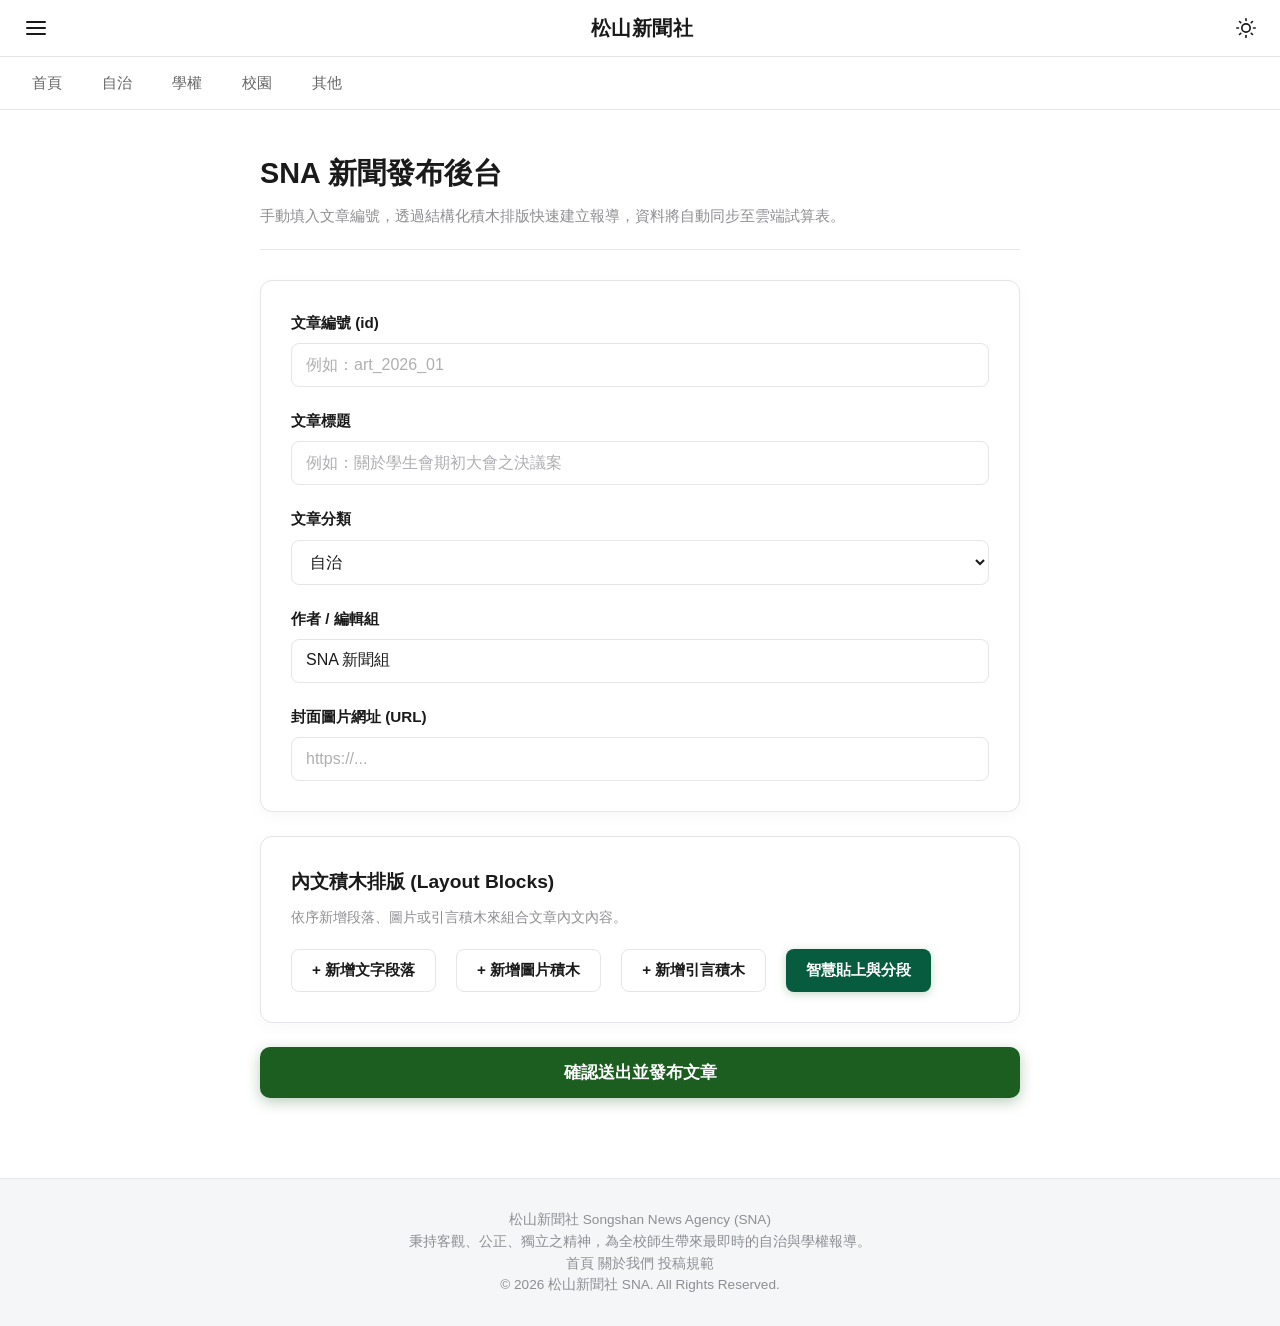
==== commit f8d9ddf3: "Update index.html" ====
--- a/admin/index.html
+++ b/admin/index.html
@@ -103,7 +103,7 @@
   <!-- 頁尾容器 -->
   <footer id="site-footer-container" class="site-footer"></footer>
 
-  <script src="admin/admin.js"></script>
+  <script src="admin.js"></script>
 </body>
 
 </html>
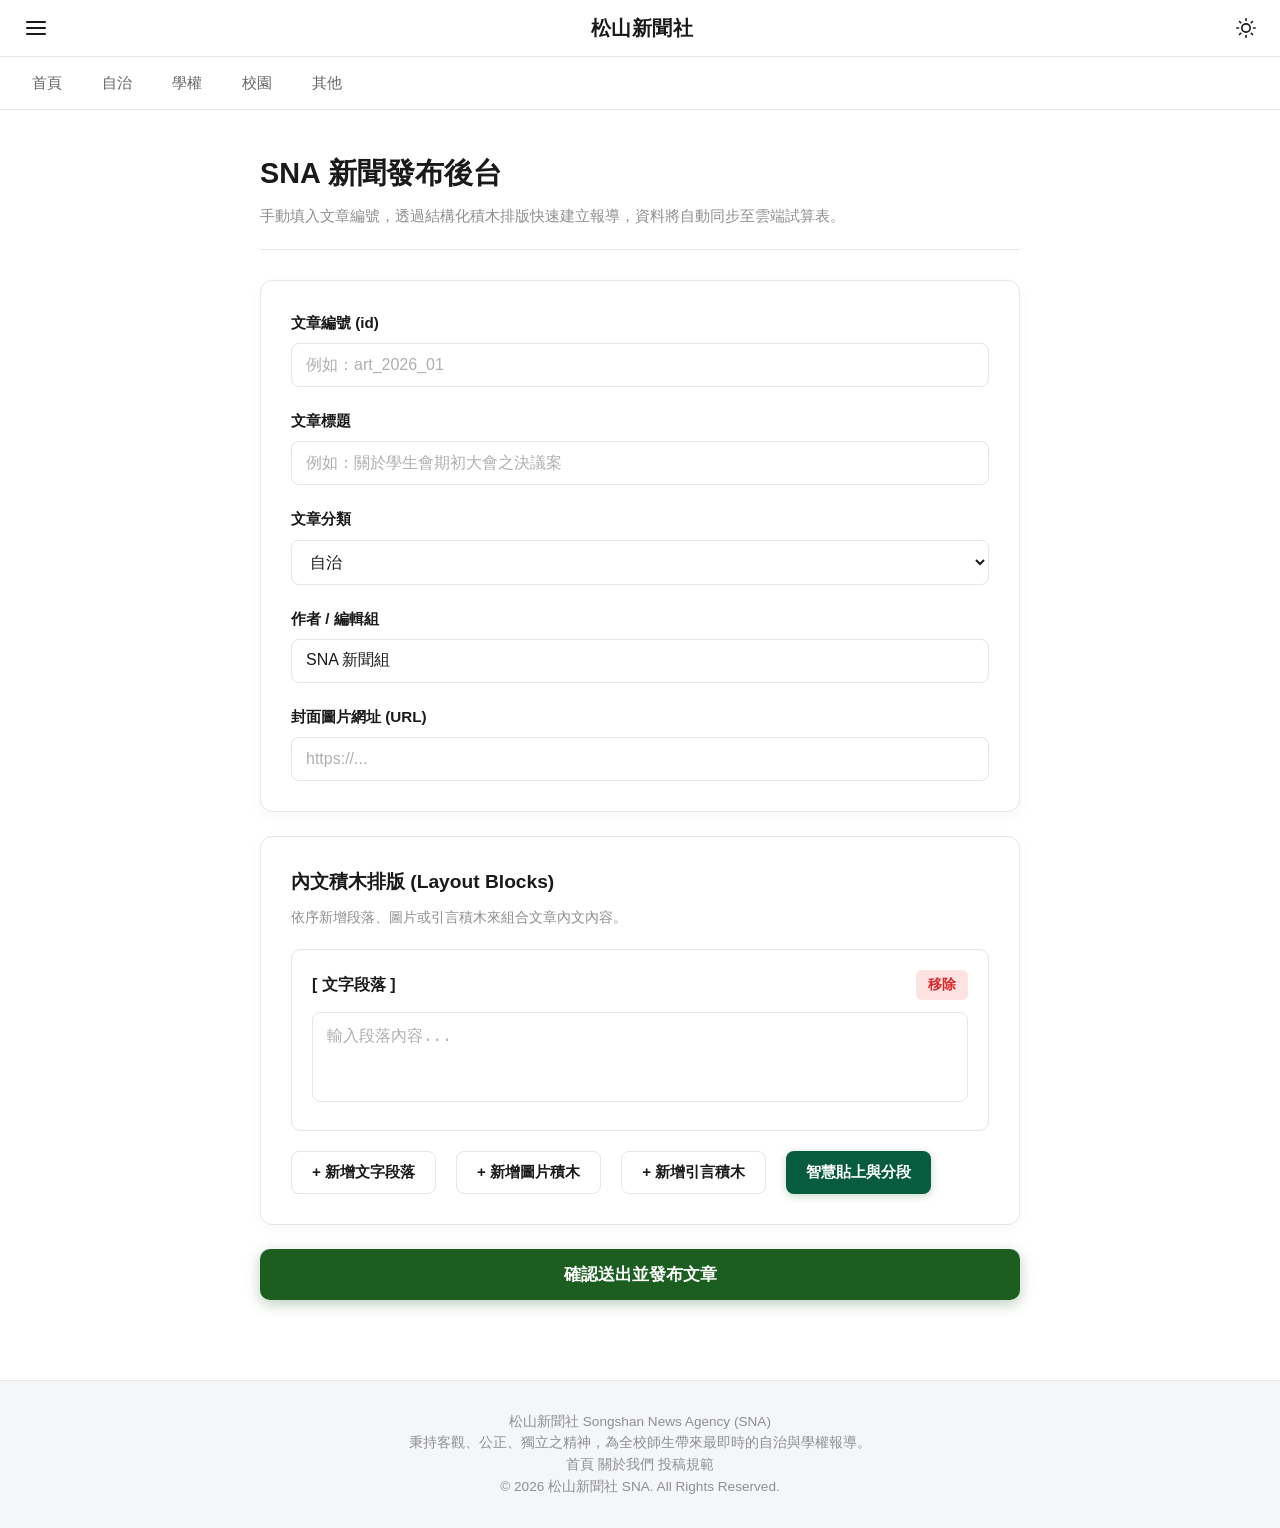
==== commit 6f557d4a: "Add files via upload" ====
--- a/admin/index.html
+++ b/admin/index.html
@@ -106,4 +106,4 @@
   <script src="admin.js"></script>
 </body>
 
-</html>
+</html>
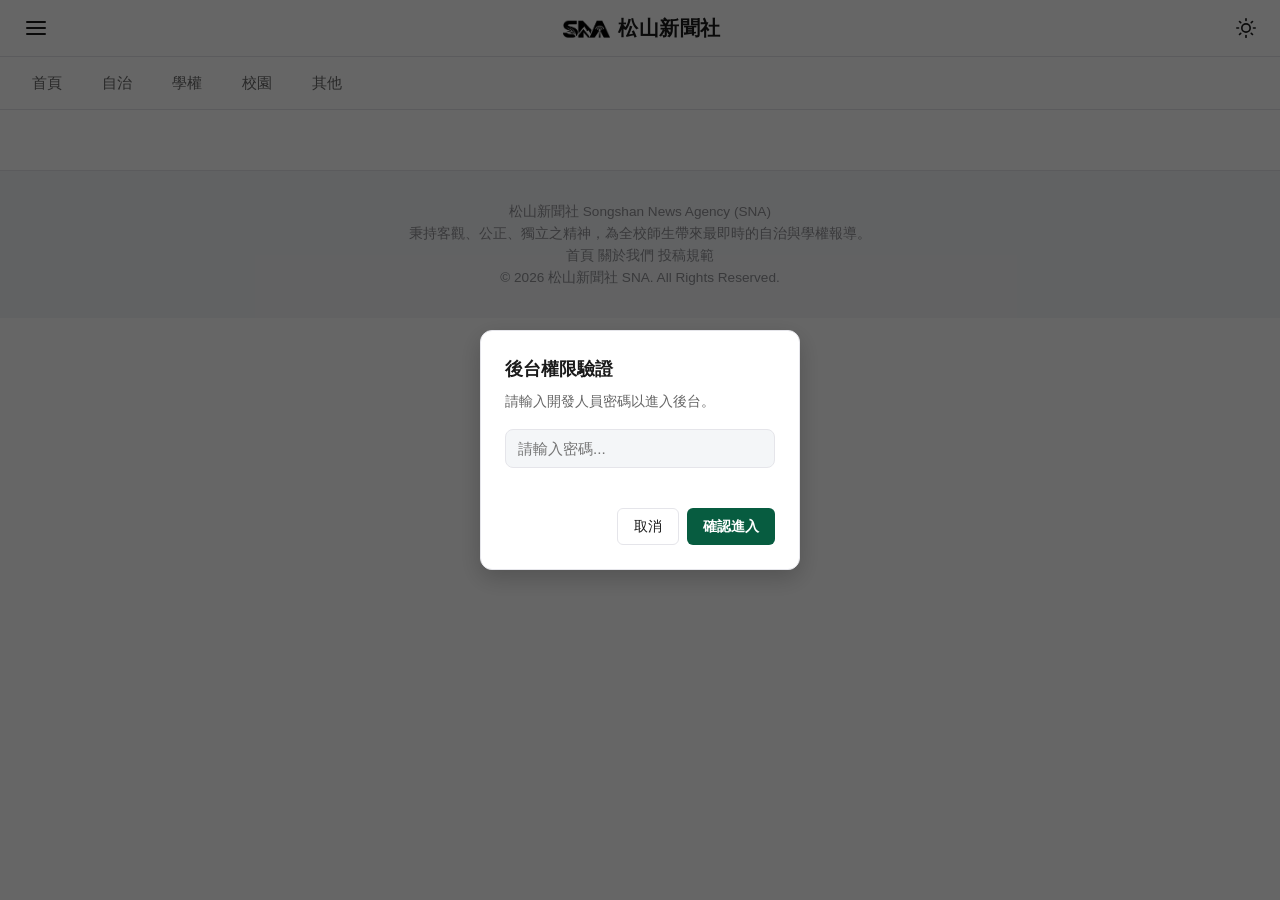
==== commit 782eef32: "Add files via upload" ====
--- a/admin/index.html
+++ b/admin/index.html
@@ -19,15 +19,21 @@
   <link rel="stylesheet" href="../css/style.css">
   <link rel="stylesheet" href="../css/article.css">
   <link rel="stylesheet" href="../css/administration.css">
+
+  <style>
+    /* 尚未通過權限驗證時先隱藏主內容，避免未授權畫面短暫閃現 */
+    .auth-pending #protected-content {
+      display: none;
+    }
+  </style>
 </head>
 
-<body>
+<body class="auth-pending">
 
-  <!-- 頁首容器 -->
-  <!-- 頁首容器：由 ../js/header.js 動態渲染 -->
+  <!-- 頁首容器：由 ../components/header.js 動態渲染 -->
   <header id="site-header-container" class="site-header"></header>
 
-  <main class="container admin-container">
+  <main id="protected-content" class="container admin-container">
     <div class="admin-header-box">
       <h1 class="admin-title">SNA 新聞發布後台</h1>
       <p class="admin-desc">手動填入文章編號，透過結構化積木排版快速建立報導，資料將自動同步至雲端試算表。</p>
@@ -97,13 +103,30 @@
     </div>
   </div>
 
-  <!-- 載入共用導覽列模組 -->
-  <script src="../components/header.js"></script>
-
   <!-- 頁尾容器 -->
   <footer id="site-footer-container" class="site-footer"></footer>
 
+  <!-- 載入共用導覽列模組與頁面邏輯 -->
+  <script src="../components/header.js"></script>
   <script src="admin.js"></script>
+
+  <!-- 頁面進入權限守衛（需在 header.js 載入後執行） -->
+  <script>
+    document.addEventListener("DOMContentLoaded", () => {
+      if (typeof requireAdminAuth === "function") {
+        requireAdminAuth({
+          allowCancelRedirectHome: true,
+          homePath: "../index.html",
+          onSuccess: () => {
+            document.body.classList.remove("auth-pending");
+          }
+        });
+      } else {
+        // 若尚未在 header.js 定義 requireAdminAuth，先解除隱藏避免卡死
+        document.body.classList.remove("auth-pending");
+      }
+    });
+  </script>
 </body>
 
 </html>
--- a/css/style.css
+++ b/css/style.css
@@ -68,6 +68,7 @@
 }
 
 .top-bar {
+  position: relative;
   display: flex;
   align-items: center;
   justify-content: space-between;
@@ -93,6 +94,12 @@
 }
 
 .site-logo {
+  display: inline-flex;
+  align-items: center;
+  justify-content: center;
+  gap: 8px;
+  text-align: center;
+  white-space: nowrap;
   font-size: 1.25rem;
   font-weight: 700;
   letter-spacing: 0.5px;
@@ -101,6 +108,8 @@
 .header-actions {
   display: flex;
   align-items: center;
+  justify-content: flex-end;
+  gap: 6px;
 }
 
 .theme-toggle-btn {
@@ -141,6 +150,21 @@
 .category-tab:hover {
   color: #ffffff;
   background-color: var(--accent-color);
+}
+
+.site-logo-img {
+  height: 24px;
+  width: auto;
+  max-width: 72px;
+  object-fit: contain;
+  flex-shrink: 0;
+  display: block;
+}
+
+[data-theme="dark"] .site-logo-img {
+  background-color: rgba(255, 255, 255, 0.92);
+  padding: 2px 6px;
+  border-radius: 5px;
 }
 
 /* ==========================================================================
@@ -607,4 +631,8 @@
     width: 160px; /* 電腦版改回較寬的原始比例 */
     height: 115px;
   }
+}
+
+html {
+  overflow-y: scroll;
 }
--- a/css/article.css
+++ b/css/article.css
@@ -135,4 +135,61 @@
 .article-tags span:hover {
   border-color: var(--primary-color, #107c41);
   background-color: var(--bg-main);
+}
+
+html {
+  overflow-y: scroll;
+}
+
+.article-share-bar {
+  display: inline-flex;
+  align-items: center;
+  gap: 8px;
+}
+
+.copy-link-btn {
+  display: inline-flex;
+  align-items: center;
+  gap: 6px;
+  padding: 6px 12px;
+  border: 1px solid var(--border-color, #d0d7de);
+  border-radius: 8px;
+  background-color: var(--bg-card, transparent);
+  color: var(--text-main, #d2d2d2);
+  font-size: 0.875rem;
+  font-weight: 500;
+  cursor: pointer;
+}
+
+.copy-link-btn.is-copied {
+  border-color: var(--accent-color, #1b5e20);
+  color: var(--accent-color, #1b5e20);
+}
+
+.article-meta {
+  font-size: 0.9rem;
+  color: var(--text-muted);
+  display: flex;
+  flex-wrap: wrap;
+  justify-content: space-between;
+  align-items: center;
+  gap: 12px;
+}
+
+#article-meta-info {
+  line-height: 1.5;
+}
+
+.copy-link-btn {
+  transition: background-color 0.15s ease, border-color 0.15s ease, color 0.15s ease;
+}
+
+.copy-link-btn:hover {
+  border-color: var(--accent-color, #1b5e20);
+    color: var(--text-main, #107c41);
+  background-color: var(--bg-secondary, rgba(27, 94, 32, 0.06));
+}
+
+.copy-link-btn.is-copied:hover {
+  background-color: var(--bg-secondary, rgba(27, 94, 32, 0.1));
 }
--- a/css/administration.css
+++ b/css/administration.css
@@ -357,4 +357,8 @@
 
 #smart-paste-text::-webkit-scrollbar-thumb:hover {
   background: var(--text-muted);
+}
+
+html {
+  overflow-y: scroll;
 }
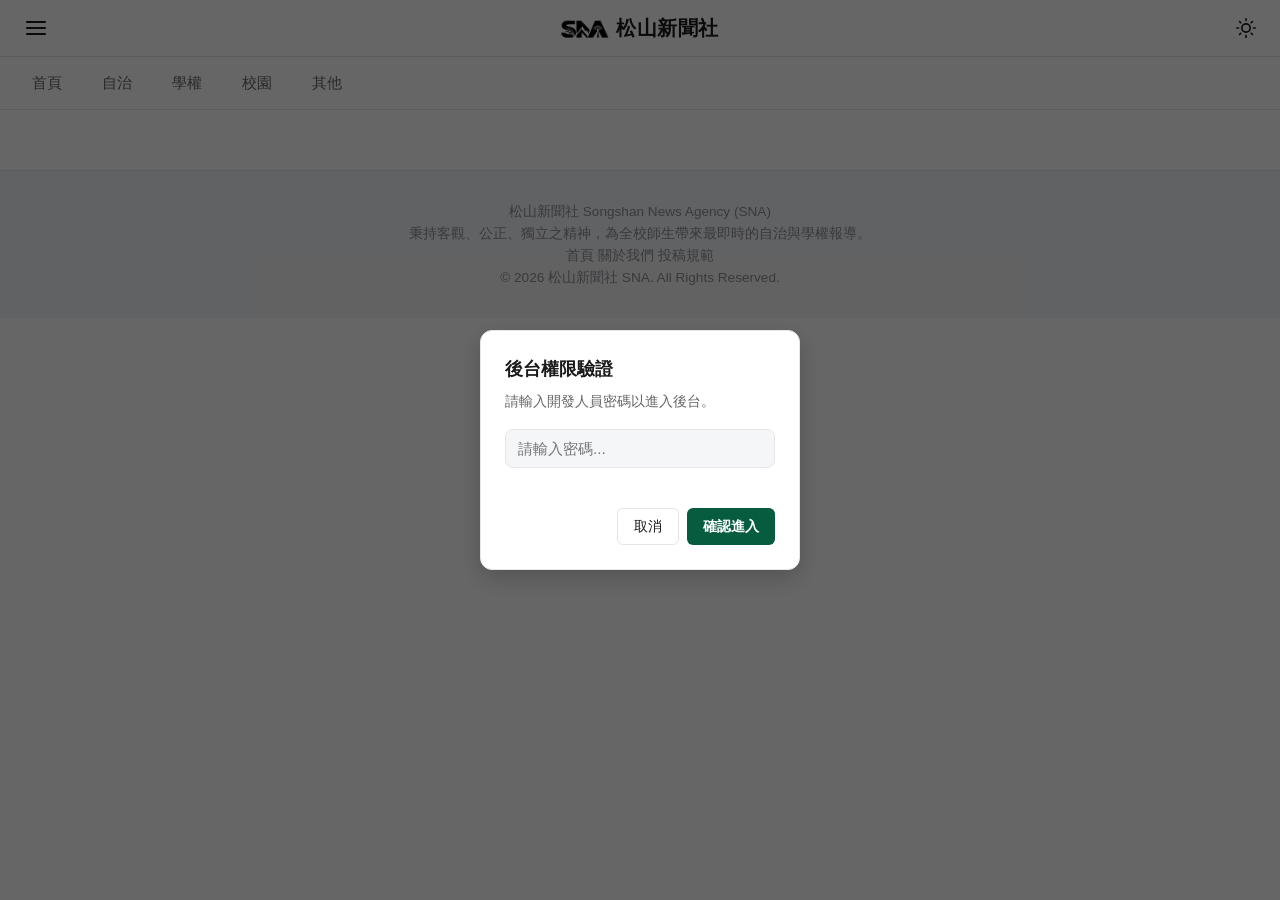
==== commit f4885c23: "Add files via upload" ====
--- a/admin/index.html
+++ b/admin/index.html
@@ -69,28 +69,37 @@
           <input type="text" id="author" class="form-control" value="SNA 新聞組">
         </div>
 
-        <div class="form-group" style="margin-bottom: 0;">
+        <div class="form-group">
           <label for="cover_image">封面圖片網址 (URL)</label>
           <input type="url" id="cover_image" class="form-control" placeholder="https://...">
         </div>
-      </div>
 
-      <div class="admin-card">
-        <h3 style="margin-bottom: 8px; font-size: 1.2rem; color: var(--text-main);">內文積木排版 (Layout Blocks)</h3>
-        <p style="color: var(--text-muted); font-size: 0.9rem; margin-bottom: 20px;">依序新增段落、圖片或引言積木來組合文章內文內容。</p>
+        <div class="form-group" style="margin-bottom: 0;">
+          <label class="toggle-switch-row" for="is_featured">
+            <span class="toggle-switch-label">顯示於首頁「本週焦點」</span>
+            <span class="toggle-switch">
+              <input type="checkbox" id="is_featured" checked>
+              <span class="toggle-switch-slider"></span>
+            </span>
+          </label>
+        </div>
 
-        <div id="blocks-container"></div>
+        <div class="admin-card">
+          <h3 style="margin-bottom: 8px; font-size: 1.2rem; color: var(--text-main);">內文積木排版 (Layout Blocks)</h3>
+          <p style="color: var(--text-muted); font-size: 0.9rem; margin-bottom: 20px;">依序新增段落、圖片或引言積木來組合文章內文內容。</p>
 
-        <div style="margin-top: 20px; display: flex; flex-wrap: wrap; gap: 10px;">
-          <button type="button" class="btn btn-secondary" onclick="addBlock('text')">+ 新增文字段落</button>
-          <button type="button" class="btn btn-secondary" onclick="addBlock('image')">+ 新增圖片積木</button>
-          <button type="button" class="btn btn-secondary" onclick="addBlock('quote')">+ 新增引言積木</button>
-          <button type="button" class="btn btn-primary" style="background-color: #075c40 !important;"
-            onclick="openSmartSplitModal()">智慧貼上與分段</button>
+          <div id="blocks-container"></div>
+
+          <div style="margin-top: 20px; display: flex; flex-wrap: wrap; gap: 10px;">
+            <button type="button" class="btn btn-secondary" onclick="addBlock('text')">+ 新增文字段落</button>
+            <button type="button" class="btn btn-secondary" onclick="addBlock('image')">+ 新增圖片積木</button>
+            <button type="button" class="btn btn-secondary" onclick="addBlock('quote')">+ 新增引言積木</button>
+            <button type="button" class="btn btn-primary" style="background-color: #075c40 !important;"
+              onclick="openSmartSplitModal()">智慧貼上與分段</button>
+          </div>
         </div>
-      </div>
 
-      <button type="submit" class="btn btn-primary submit-btn-override">確認送出並發布文章</button>
+        <button type="submit" class="btn btn-primary submit-btn-override">確認送出並發布文章</button>
     </form>
   </main>
 
--- a/css/style.css
+++ b/css/style.css
@@ -29,10 +29,14 @@
   --shadow-md: 0 4px 12px rgba(0, 0, 0, 0.5);
 }
 
+/* ==========================================================================
+   2. 全域重設與基礎元素 (Base & Reset)
+   ========================================================================== */
 * {
   box-sizing: border-box;
   margin: 0;
   padding: 0;
+  -webkit-tap-highlight-color: transparent;
 }
 
 body {
@@ -40,12 +44,26 @@
   background-color: var(--bg-primary);
   color: var(--text-primary);
   line-height: 1.6;
+  overflow-x: clip;
   transition: background-color 0.3s ease, color 0.3s ease;
+}
+
+body.drawer-open {
+  overflow: hidden;
 }
 
 a {
   color: inherit;
   text-decoration: none;
+}
+
+button:focus-visible,
+a:focus-visible,
+input:focus-visible,
+select:focus-visible,
+textarea:focus-visible {
+  outline: 2px solid var(--accent-color);
+  outline-offset: 2px;
 }
 
 .container {
@@ -56,7 +74,7 @@
 }
 
 /* ==========================================================================
-   3. 頁首與導覽列 (Header & Category Bar)
+   3. 頁首、導覽列與讀取進度條 (Header, Navigation & Loading Bar)
    ========================================================================== */
 .site-header {
   position: sticky;
@@ -67,7 +85,8 @@
   transition: background-color 0.3s ease;
 }
 
-.top-bar {
+.top-bar,
+.header-inner {
   position: relative;
   display: flex;
   align-items: center;
@@ -76,13 +95,14 @@
   padding: 0 16px;
 }
 
-.menu-btn {
+.menu-btn,
+.theme-toggle-btn {
   background: none;
   border: none;
+  color: var(--text-primary);
   cursor: pointer;
   padding: 8px;
-  color: var(--text-primary);
-  display: flex;
+  display: inline-flex;
   align-items: center;
   justify-content: center;
 }
@@ -94,6 +114,9 @@
 }
 
 .site-logo {
+  position: absolute;
+  left: 50%;
+  transform: translateX(-50%);
   display: inline-flex;
   align-items: center;
   justify-content: center;
@@ -105,6 +128,21 @@
   letter-spacing: 0.5px;
 }
 
+.site-logo-img {
+  height: 24px;
+  width: auto;
+  max-width: 72px;
+  object-fit: contain;
+  flex-shrink: 0;
+  display: block;
+}
+
+[data-theme="dark"] .site-logo-img {
+  background-color: rgba(255, 255, 255, 0.92);
+  padding: 2px 6px;
+  border-radius: 5px;
+}
+
 .header-actions {
   display: flex;
   align-items: center;
@@ -112,13 +150,11 @@
   gap: 6px;
 }
 
-.theme-toggle-btn {
-  background: none;
-  border: none;
-  color: var(--text-primary);
-  cursor: pointer;
-  padding: 8px;
-  display: flex;
+#install-btn,
+.download-btn {
+  min-width: 36px;
+  min-height: 36px;
+  display: inline-flex;
   align-items: center;
   justify-content: center;
 }
@@ -152,23 +188,43 @@
   background-color: var(--accent-color);
 }
 
-.site-logo-img {
-  height: 24px;
-  width: auto;
-  max-width: 72px;
-  object-fit: contain;
-  flex-shrink: 0;
-  display: block;
-}
-
-[data-theme="dark"] .site-logo-img {
-  background-color: rgba(255, 255, 255, 0.92);
-  padding: 2px 6px;
-  border-radius: 5px;
-}
-
-/* ==========================================================================
-   4. 區塊通用樣式 (Section Layout)
+/* 頂部動態讀取進度條（已向下位移 3px） */
+.top-loading-bar-container {
+  position: absolute;
+  bottom: -3px;
+  left: 0;
+  width: 100%;
+  height: 5px;
+  background-color: transparent;
+  overflow: hidden;
+  z-index: 101;
+}
+
+.top-loading-bar {
+  width: 0%;
+  height: 100%;
+  background-color: var(--accent-color);
+  box-shadow: 0 0 10px var(--accent-color);
+  transition: width 0.3s ease, opacity 0.3s ease;
+  opacity: 0;
+}
+
+.top-loading-bar.loading {
+  opacity: 1;
+}
+
+@keyframes loading-pulse {
+  0% { opacity: 0.7; }
+  50% { opacity: 1; }
+  100% { opacity: 0.7; }
+}
+
+.top-loading-bar.loading-pulse {
+  animation: loading-pulse 1.2s infinite ease-in-out;
+}
+
+/* ==========================================================================
+   4. 首頁主內容與區塊通用樣式 (Home Sections & Hero)
    ========================================================================== */
 .section-block {
   margin: 32px 0;
@@ -184,9 +240,6 @@
   padding-left: 8px;
 }
 
-/* ==========================================================================
-   5. 本週焦點新聞 (Featured Hero Section)
-   ========================================================================== */
 .featured-card {
   position: relative;
   border-radius: 12px;
@@ -248,12 +301,24 @@
 }
 
 /* ==========================================================================
-   6. 文章卡片與清單 (所有報導頁面專用 - 單列大卡片版型)
+   5. 文章卡片與列表網格 (Article Cards & Grids)
    ========================================================================== */
 .news-grid {
   display: grid;
   grid-template-columns: 1fr;
   gap: 20px;
+}
+
+.home-news-grid {
+  display: grid;
+  grid-template-columns: 1fr;
+  gap: 16px;
+}
+
+@media (min-width: 768px) {
+  .home-news-grid {
+    grid-template-columns: repeat(2, 1fr);
+  }
 }
 
 .news-card {
@@ -278,7 +343,7 @@
 
 .news-card-img {
   width: 110px;
-  height: 115px;
+  height: 90px;
   border-radius: 8px;
   object-fit: cover;
   background-color: var(--bg-secondary);
@@ -309,6 +374,10 @@
   z-index: 1;
 }
 
+.news-card-desc {
+  display: none;
+}
+
 .news-card-meta {
   font-size: 0.8rem;
   color: var(--text-muted);
@@ -317,82 +386,66 @@
   pointer-events: none;
 }
 
-/* 讓「所有新聞報導」頁面中的卡片上下保持完美的空隙 */
+/* 單列列表頁面間距 */
 .single-news-list .news-card {
-  margin-bottom: 16px; /* 這裡可以自由調整間距大小，例如 16px 或 20px */
-}
-
-/* 確保最後一張卡片下方不需要多餘的外距 */
+  margin-bottom: 16px;
+}
+
 .single-news-list .news-card:last-child {
   margin-bottom: 0;
 }
 
-/* 讓首頁維持雙欄網格 */
-.home-news-grid {
-  display: grid;
-  grid-template-columns: 1fr;
-  gap: 16px;
-}
-
+/* 首頁雙欄精簡卡片微調 */
+.home-news-grid .news-card {
+  padding: 10px 12px;
+  gap: 12px;
+  align-items: center;
+}
+
+.home-news-grid .news-card-img {
+  width: 100px;
+  height: 75px;
+  border-radius: 6px;
+}
+
+.home-news-grid .news-card-body {
+  height: 100%;
+}
+
+.home-news-grid .news-card-title {
+  font-size: 0.95rem;
+  line-height: 1.4;
+  margin-bottom: 4px;
+}
+
+.home-news-grid .news-card-meta {
+  font-size: 0.75rem;
+  margin-top: auto;
+}
+
+/* 桌機版列表預覽摘要與縮圖比例 */
 @media (min-width: 768px) {
-  .home-news-grid {
-    grid-template-columns: repeat(2, 1fr);
+  .news-card-desc {
+    display: -webkit-box;
+    -webkit-line-clamp: 2;
+    -webkit-box-orient: vertical;
+    overflow: hidden;
+    text-overflow: ellipsis;
+    font-size: 0.85rem;
+    color: var(--text-secondary);
+    line-height: 1.4;
+    margin: 4px 0;
   }
-}
-
-/* 讓首頁橫向卡片的右側文字區塊能夠上下撐開，讓標題在上方、資訊在最下方 */
-.home-news-grid .news-card-body {
-  display: flex !important;
-  flex-direction: column !important;
-  justify-content: space-between !important;
-  height: 100% !important;
-}
-
-/* 確保標題與下方資訊之間有漂亮的分配 */
-.home-news-grid .news-card-title {
-  font-size: 0.95rem !important;
-  font-weight: 600 !important;
-  line-height: 1.4 !important;
-  margin-bottom: 4px !important;
-}
-
-.home-news-grid .news-card-meta {
-  font-size: 0.75rem !important;
-  color: var(--text-muted) !important;
-  margin-top: auto !important;
-}
-
-/* 將首頁卡片的圖片尺寸縮小，讓卡片更緊湊、不空曠 */
-.home-news-grid .news-card-img {
-  width: 100px !important;
-  height: 75px !important;
-  border-radius: 6px !important;
-  object-fit: cover !important;
-  flex-shrink: 0 !important;
-}
-
-/* 確保卡片整體的內距與高度也跟著精簡 */
-.home-news-grid .news-card {
-  padding: 10px 12px !important;
-  gap: 12px !important;
-  align-items: center !important;
-}
-
-/* ==========================================================================
-   6-1. 首頁專用網格 (雙列排版)
-   ========================================================================== */
-.home-news-grid {
-  display: grid;
-  grid-template-columns: 1fr;
-  gap: 16px;
-}
-
-@media (min-width: 768px) {
-  .home-news-grid {
-    grid-template-columns: repeat(2, 1fr);
+
+  .news-card-img {
+    width: 160px;
+    height: 115px;
   }
 }
 
+/* ==========================================================================
+   6. 公告專區 (Announcements)
+   ========================================================================== */
 .announcement-list {
   background-color: var(--bg-card);
   border: 1px solid var(--border-color);
@@ -425,27 +478,21 @@
   color: var(--text-primary);
 }
 
-/* ==========================================================================
-   7. 頁尾 (Footer)
-   ========================================================================== */
-.site-footer {
-  margin-top: 60px;
-  padding: 30px 16px;
-  background-color: var(--bg-secondary);
-  border-top: 1px solid var(--border-color);
-  text-align: center;
-  font-size: 0.85rem;
-  color: var(--text-muted);
-}
-
-/* ==========================================================================
-   9. 左側抽屜選單 (Side Drawer & Overlay)
+.announcement-title.announcement-no-link {
+  cursor: default;
+  pointer-events: none;
+  text-decoration: none;
+  color: var(--text-primary);
+}
+
+/* ==========================================================================
+   7. 左側抽屜選單 (Side Drawer & Overlay)
    ========================================================================== */
 .drawer-overlay {
   position: fixed;
   top: 0;
   left: 0;
-  width: 100vw;
+  width: 100%;
   height: 100vh;
   background-color: rgba(0, 0, 0, 0.5);
   z-index: 200;
@@ -560,79 +607,14 @@
 }
 
 /* ==========================================================================
-   頂部動態讀取進度條（已依要求向下位移 3px）
-   ========================================================================== */
-.top-loading-bar-container {
-  position: absolute;
-  bottom: -3px;
-  left: 0;
-  width: 100%;
-  height: 5px;
-  background-color: transparent;
-  overflow: hidden;
-  z-index: 101;
-}
-
-.top-loading-bar {
-  width: 0%;
-  height: 100%;
-  background-color: var(--accent-color);
-  box-shadow: 0 0 10px var(--accent-color);
-  transition: width 0.3s ease, opacity 0.3s ease;
-  opacity: 0;
-}
-
-.top-loading-bar.loading {
-  opacity: 1;
-}
-
-@keyframes loading-pulse {
-  0% { opacity: 0.7; }
-  50% { opacity: 1; }
-  100% { opacity: 0.7; }
-}
-
-.top-loading-bar.loading-pulse {
-  animation: loading-pulse 1.2s infinite ease-in-out;
-}
-
-/* ==========================================
-   所有新聞列表頁：手機與電腦版排版適配
-   ========================================== */
-
-/* 1. 手機版預設：隱藏預覽內文，圖片維持輕巧比例 */
-.news-card-desc {
-  display: none; 
-}
-
-.news-card-img {
-  width: 110px;
-  height: 90px;
-  object-fit: cover;
-  border-radius: 8px;
-  flex-shrink: 0;
-}
-
-/* 2. 電腦版 (螢幕寬度 768px 以上)：顯示灰色預覽內文、恢復圖片原始較寬比例 */
-@media (min-width: 768px) {
-  .news-card-desc {
-    display: -webkit-box;
-    -webkit-line-clamp: 2; /* 最多顯示 2 行，保持卡片高度一致 */
-    -webkit-box-orient: vertical;
-    overflow: hidden;
-    text-overflow: ellipsis;
-    font-size: 0.85rem;
-    color: var(--text-secondary); /* 確保顏色是灰色而非白色 */
-    line-height: 1.4;
-    margin: 4px 0;
-  }
-
-  .news-card-img {
-    width: 160px; /* 電腦版改回較寬的原始比例 */
-    height: 115px;
-  }
-}
-
-html {
-  overflow-y: scroll;
+   8. 頁尾 (Footer)
+   ========================================================================== */
+.site-footer {
+  margin-top: 60px;
+  padding: 30px 16px;
+  background-color: var(--bg-secondary);
+  border-top: 1px solid var(--border-color);
+  text-align: center;
+  font-size: 0.85rem;
+  color: var(--text-muted);
 }
--- a/css/article.css
+++ b/css/article.css
@@ -192,4 +192,17 @@
 
 .copy-link-btn.is-copied:hover {
   background-color: var(--bg-secondary, rgba(27, 94, 32, 0.1));
+}
+
+* {
+  -webkit-tap-highlight-color: transparent;
+}
+
+button:focus-visible,
+a:focus-visible,
+input:focus-visible,
+select:focus-visible,
+textarea:focus-visible {
+  outline: 2px solid var(--primary-color, #107c41);
+  outline-offset: 2px;
 }
--- a/css/administration.css
+++ b/css/administration.css
@@ -361,4 +361,109 @@
 
 html {
   overflow-y: scroll;
+}
+
+* {
+  -webkit-tap-highlight-color: transparent;
+}
+
+button:focus-visible,
+a:focus-visible,
+input:focus-visible,
+select:focus-visible,
+textarea:focus-visible {
+  outline: 2px solid var(--primary-color, #107c41);
+  outline-offset: 2px;
+}
+
+.toggle-switch-row {
+  display: flex !important;
+  flex-direction: row !important;
+  align-items: center !important;
+  justify-content: space-between !important;
+  width: 100% !important;
+  box-sizing: border-box !important;
+  gap: 16px !important;
+  padding: 12px 16px !important;
+  margin: 0 !important;
+  border-radius: 10px;
+  border: 1px solid var(--border-color, rgba(255, 255, 255, 0.12));
+  background: var(--bg-surface, rgba(255, 255, 255, 0.03));
+  cursor: pointer;
+  user-select: none;
+  transition: border-color 0.2s ease, background-color 0.2s ease;
+}
+
+.toggle-switch-row:hover {
+  border-color: var(--primary-color, #107c41);
+}
+
+.toggle-switch-label {
+  display: block !important;
+  flex: 1 1 auto !important;
+  margin: 0 !important;
+  padding: 0 !important;
+  text-align: left !important;
+  font-size: 0.95rem;
+  font-weight: 500;
+  line-height: 26px !important;
+  color: var(--text-main);
+}
+
+.toggle-switch {
+  position: relative;
+  display: inline-flex !important;
+  align-items: center !important;
+  justify-content: center !important;
+  width: 46px;
+  height: 26px;
+  margin: 0 !important;
+  padding: 0 !important;
+  flex: 0 0 46px !important;
+}
+
+.toggle-switch input {
+  opacity: 0;
+  width: 0;
+  height: 0;
+  margin: 0 !important;
+  padding: 0 !important;
+  position: absolute;
+}
+
+.toggle-switch-slider {
+  position: absolute;
+  inset: 0;
+  background-color: rgba(148, 163, 184, 0.35);
+  border: 1px solid var(--border-color, rgba(255, 255, 255, 0.16));
+  border-radius: 999px;
+  transition: background-color 0.22s ease, border-color 0.22s ease;
+}
+
+.toggle-switch-slider::before {
+  content: "";
+  position: absolute;
+  width: 20px;
+  height: 20px;
+  left: 2px;
+  top: 50%;
+  transform: translateY(-50%);
+  background-color: #ffffff;
+  border-radius: 50%;
+  box-shadow: 0 1px 3px rgba(0, 0, 0, 0.35);
+  transition: transform 0.22s cubic-bezier(0.22, 1, 0.36, 1);
+}
+
+.toggle-switch input:checked + .toggle-switch-slider {
+  background-color: var(--primary-color, #107c41);
+  border-color: var(--primary-color, #107c41);
+}
+
+.toggle-switch input:checked + .toggle-switch-slider::before {
+  transform: translate(20px, -50%);
+}
+
+.toggle-switch input:focus-visible + .toggle-switch-slider {
+  outline: 2px solid var(--primary-color, #107c41);
+  outline-offset: 2px;
 }
